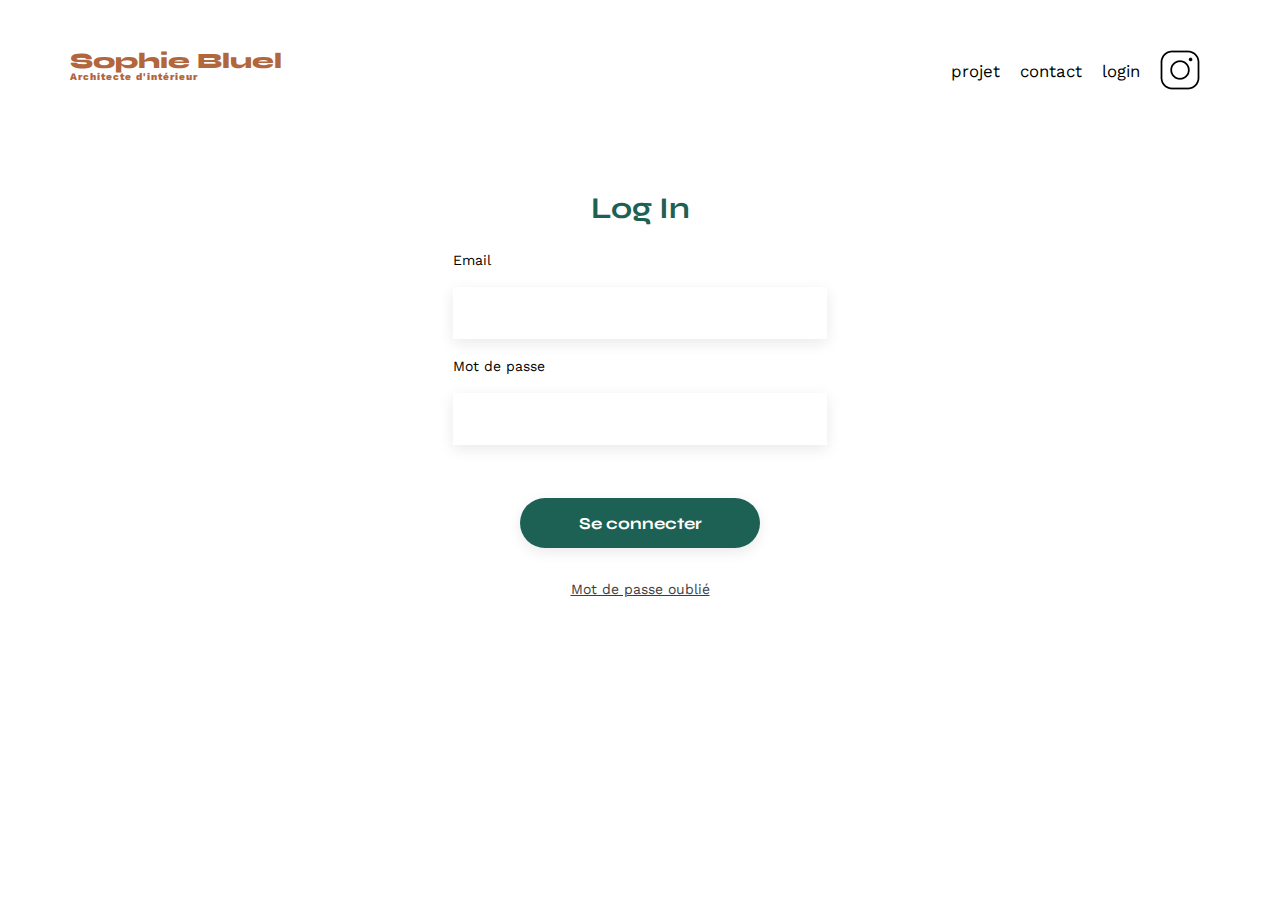
==== FrontEnd/login.html @ e7ee367b "Page login HTML et CSS" ====
<!DOCTYPE html>
<html lang="fr">
<head>
    <meta charset="UTF-8">
    <meta name="viewport" content="width=device-width, initial-scale=1.0">
    <title>Sophie Bluel - Login</title>
    <link rel="preconnect" href="https://fonts.googleapis.com">
	<link rel="preconnect" href="https://fonts.gstatic.com" crossorigin>
	<link href="https://fonts.googleapis.com/css2?family=Syne:wght@700;800&family=Work+Sans&display=swap" rel="stylesheet">
	<meta name="description" content="">
	<link rel="stylesheet" href="./assets/style.css">
    <link rel="stylesheet" href="./assets/login.css">
</head>
<body>
    <header>
        <h1>Sophie Bluel <span>Architecte d'intérieur</span></h1>
        <nav>
            <ul>
                <li><a href="index.html">projet</a></li>
                <li><a href="#contact">contact</a></li>
                <li><a href="#">login</a></li>
                <li><img src="./assets/icons/instagram.png" alt="Instagram"></li>
            </ul>
        </nav>
    </header>
    <main class="main-container">
        <section class="login-container">
            <h2>Log In</h2>
            <form method="POST" action="#">
                <label for="email">Email</label>
                <input type="email" name="email" id="email">
                <label for="password">Mot de passe</label>
                <input type="password" name="password" id="password">
                <input type="submit" value="Se connecter">
            </form>
            <div class="forgot-password">
                <a href="#">Mot de passe oublié</a>
            </div>
        </section>
    </main>
</body>
</html>
---- FrontEnd/assets/style.css ----
/* http://meyerweb.com/eric/tools/css/reset/
   v2.0 | 20110126
   License: none (public domain)
*/

html, body, div, span, applet, object, iframe,
h1, h2, h3, h4, h5, h6, p, blockquote, pre,
a, abbr, acronym, address, big, cite, code,
del, dfn, em, img, ins, kbd, q, s, samp,
small, strike, strong, sub, sup, tt, var,
b, u, i, center,
dl, dt, dd, ol, ul, li,
fieldset, form, label, legend,
table, caption, tbody, tfoot, thead, tr, th, td,
article, aside, canvas, details, embed,
figure, figcaption, footer, header, hgroup,
menu, nav, output, ruby, section, summary,
time, mark, audio, video {
	margin: 0;
	padding: 0;
	border: 0;
	font-size: 100%;
	font: inherit;
	vertical-align: baseline;
}
/* HTML5 display-role reset for older browsers */
article, aside, details, figcaption, figure,
footer, header, hgroup, menu, nav, section {
	display: block;
}
body {
	line-height: 1;
}
ol, ul {
	list-style: none;
}
blockquote, q {
	quotes: none;
}
blockquote:before, blockquote:after,
q:before, q:after {
	content: '';
	content: none;
}
table {
	border-collapse: collapse;
	border-spacing: 0;
}
/** end reset css**/
body {
	max-width: 1140px;
	margin:auto;
	font-family: 'Work Sans' ;
	font-size: 14px;
}
header {
	display: flex;
	justify-content: space-between;
	margin: 50px 0
}
section {
	margin: 50px 0
}

h1{
	display: flex;
	flex-direction: column;
	font-family: 'Syne';
	font-size: 22px;
	font-weight: 800;
	color: #B1663C
}

h1 > span {
	font-family: 'Work Sans';
	font-size:10px;
	letter-spacing: 0.1em;
;
}

h2{
	font-family: 'Syne';
	font-weight: 700;
	font-size: 30px;
	color: #1D6154
}
nav ul {
	display: flex;
	align-items: center;
	list-style-type: none;

}
nav li {
	padding: 0 10px;
	font-size: 1.2em;
}

nav a{
	text-decoration: none;
	color: black;
}

nav a:hover{
	color: #B1663C;
}

#introduction {
	display: flex;
	align-items: center;
}
#introduction figure {
	flex: 1
}
#introduction img {
	display: block;
	margin: auto;
	width: 80%;
}

#introduction article {
	flex: 1
}
#introduction h2 {
	margin-bottom: 1em;
}

#introduction p {
	margin-bottom: 0.5em;
}
#portfolio h2 {
	text-align: center;
	margin-bottom: 1em;
}

.filters{
	display: flex;
	align-items: center;
	justify-content: center;
	gap: 20px;
	padding-top: 10px;
	padding-bottom: 40px;
}

.filterTitle{
	color: #1D6154;
	border: 1px solid #1D6154;
	border-radius: 50px;
	padding: 10px;
}

.filterTitle:hover{
	background-color: #1D6154;
	color: white;
	cursor: pointer;
}

.filterContainer.active .filterTitle{
	background-color: #1D6154;
	color: white;
	cursor: pointer;
	border-radius: 50px;
}

.gallery {
	width: 100%;
	display: grid;
	grid-template-columns: 1fr 1fr 1fr;
	grid-column-gap: 20px;
	grid-row-gap: 20px;
}

.gallery img {
	width: 100%;

}
#contact {
	width: 50%;
margin: auto;
}
#contact > * {
	text-align: center;

}
#contact h2{
	margin-bottom: 20px;
}
#contact form {
	text-align: left;
	margin-top:30px;
	display: flex;
	flex-direction: column;
}

#contact input {
	height: 50px;
	font-size: 1.2em;
	border: none;
	box-shadow: 0px 4px 14px rgba(0, 0, 0, 0.09);
}
#contact label {
	margin: 2em 0 1em 0;
}
#contact textarea {
	border: none;
	box-shadow: 0px 4px 14px rgba(0, 0, 0, 0.09);
}

input[type="submit"]{
	font-family: 'Syne';
	font-weight: 700;
	color: white;
	background-color: #1D6154;
	margin : 2em auto ;
	width: 180px;
	text-align: center;
	border-radius: 60px ;
}

footer nav ul {
	display: flex;
	justify-content: flex-end;
	margin: 2em
}
---- FrontEnd/assets/login.css ----
.main-container{
    height: 100%;
    margin: auto 0;
    display: flex;
    flex-direction: column;
    justify-content: center;
    align-items: center;
}

.login-container h2{
    margin-bottom: 30px;
    text-align: center;
}

form{
    display: flex;
    flex-direction: column;
    gap: 20px;
}

input{
    height: 50px;
    width: 370px;
	font-size: 1.2em;
	border: none;
	box-shadow: 0px 4px 14px rgba(0, 0, 0, 0.09);
}

input[type="submit"]{
    width: 240px;
}

.forgot-password{
    text-align: center;
}

.forgot-password a{
    color: #3D3D3D;
}
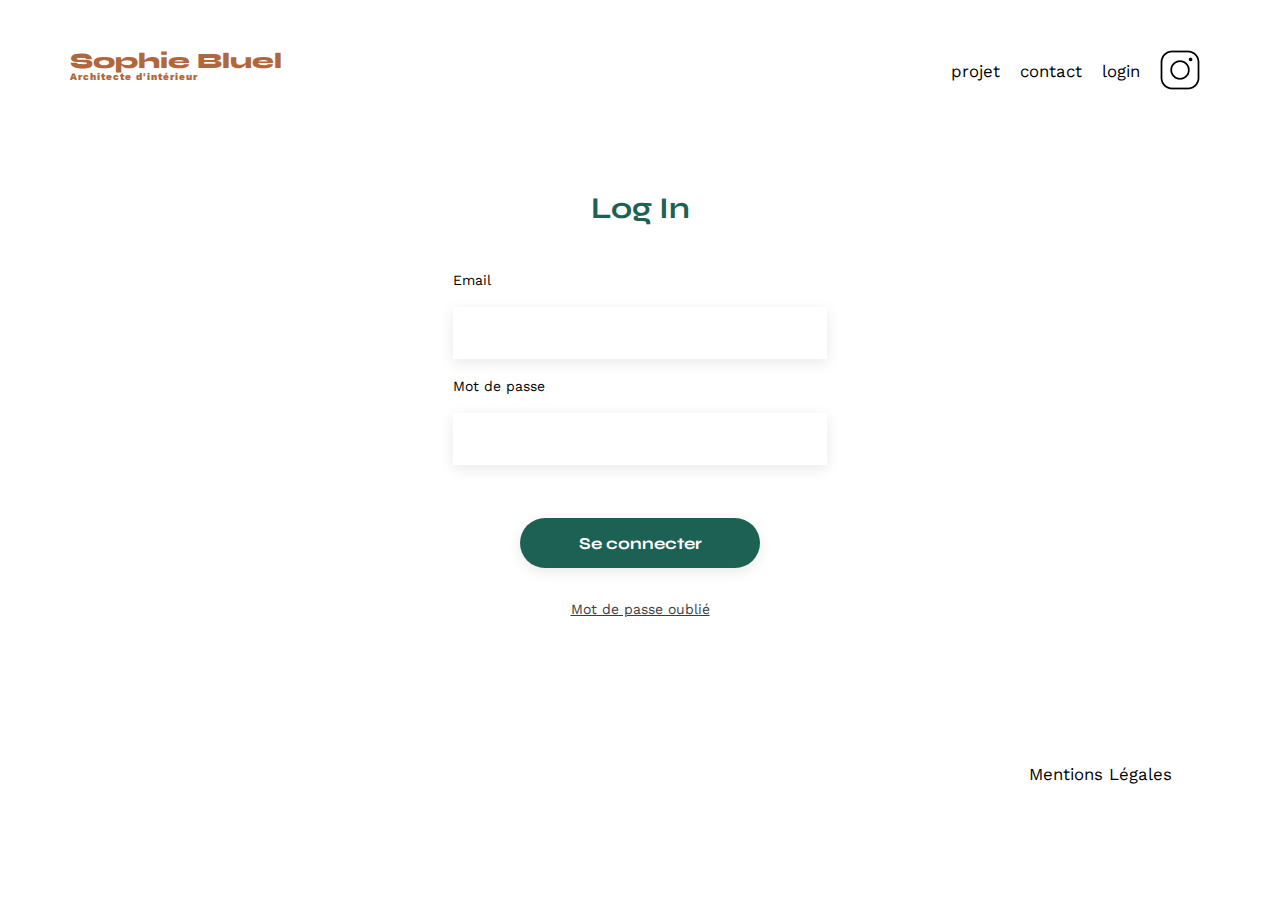
==== commit 8f5c9c5f: "Authentification de l'utilisateur" ====
--- a/FrontEnd/login.html
+++ b/FrontEnd/login.html
@@ -8,8 +8,10 @@
 	<link rel="preconnect" href="https://fonts.gstatic.com" crossorigin>
 	<link href="https://fonts.googleapis.com/css2?family=Syne:wght@700;800&family=Work+Sans&display=swap" rel="stylesheet">
 	<meta name="description" content="">
+    <link rel="stylesheet" href="https://cdnjs.cloudflare.com/ajax/libs/font-awesome/6.0.0-beta3/css/all.min.css">
 	<link rel="stylesheet" href="./assets/style.css">
     <link rel="stylesheet" href="./assets/login.css">
+    <script src="assets/js/login.js" defer></script>
 </head>
 <body>
     <header>
@@ -26,6 +28,7 @@
     <main class="main-container">
         <section class="login-container">
             <h2>Log In</h2>
+            <div class="error"></div>
             <form method="POST" action="#">
                 <label for="email">Email</label>
                 <input type="email" name="email" id="email">
@@ -38,5 +41,12 @@
             </div>
         </section>
     </main>
+    <footer>
+        <nav class="footer">
+            <ul>
+                <li>Mentions Légales</li>
+            </ul>
+        </nav>
+    </footer>
 </body>
 </html>--- a/FrontEnd/assets/style.css
+++ b/FrontEnd/assets/style.css
@@ -68,7 +68,7 @@
 	font-family: 'Syne';
 	font-size: 22px;
 	font-weight: 800;
-	color: #B1663C
+	color: #B1663C;
 }
 
 h1 > span {
--- a/FrontEnd/assets/login.css
+++ b/FrontEnd/assets/login.css
@@ -10,6 +10,14 @@
 .login-container h2{
     margin-bottom: 30px;
     text-align: center;
+}
+
+.error{
+    color: #B1663C;
+    display: flex;
+    align-items: center;
+    gap: 10px;
+    margin-bottom: 20px;
 }
 
 form{
@@ -36,4 +44,8 @@
 
 .forgot-password a{
     color: #3D3D3D;
+}
+
+.footer{
+    margin-top: 100px;
 }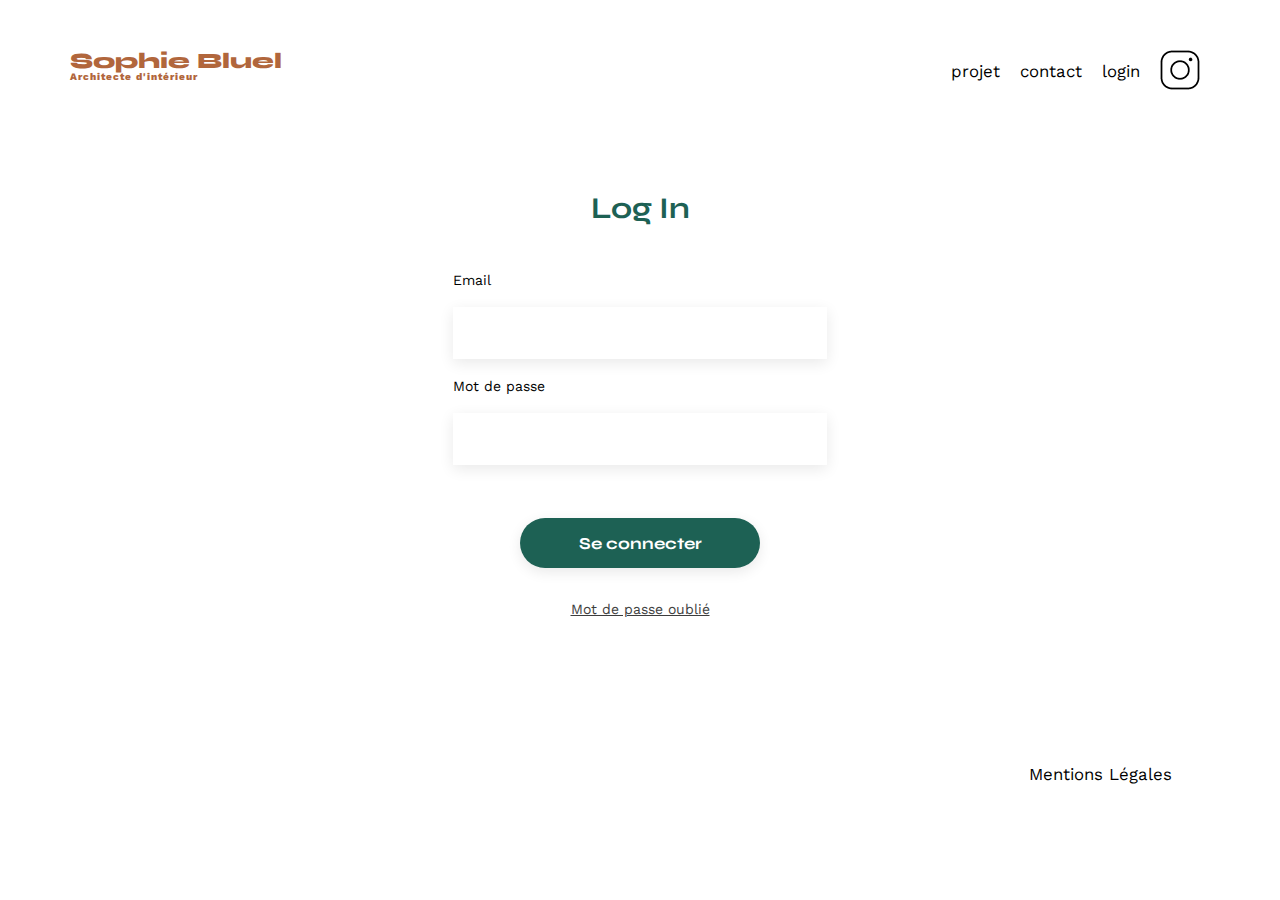
==== commit f8dbabe9: "Ajout message d'erreur formulaire d'ajout" ====
--- a/FrontEnd/login.html
+++ b/FrontEnd/login.html
@@ -19,7 +19,7 @@
         <nav>
             <ul>
                 <li><a href="index.html">projet</a></li>
-                <li><a href="#contact">contact</a></li>
+                <li><a href="index.html#contact">contact</a></li>
                 <li><a href="#">login</a></li>
                 <li><img src="./assets/icons/instagram.png" alt="Instagram"></li>
             </ul>
--- a/FrontEnd/assets/style.css
+++ b/FrontEnd/assets/style.css
@@ -53,13 +53,30 @@
 	font-family: 'Work Sans' ;
 	font-size: 14px;
 }
+
+/** Banner **/
+.banner{
+	background-color: black;
+	color: white;
+	display: none;
+	justify-content: center;
+	align-items: center;
+	gap: 10px;
+	width: 100%;
+	height: 50px;
+	box-sizing: border-box;
+	position: absolute;
+    top: 0;
+    left: 0;
+}
+
 header {
 	display: flex;
 	justify-content: space-between;
-	margin: 50px 0
+	margin: 50px 0;
 }
 section {
-	margin: 50px 0
+	margin: 50px 0;
 }
 
 h1{
@@ -75,7 +92,6 @@
 	font-family: 'Work Sans';
 	font-size:10px;
 	letter-spacing: 0.1em;
-;
 }
 
 h2{
@@ -130,6 +146,213 @@
 #portfolio h2 {
 	text-align: center;
 	margin-bottom: 1em;
+}
+
+/** Modal **/
+.modal{
+    position: fixed;
+    top: 0;
+    left: 0;
+    width: 100%;
+    height: 100%;
+    background-color: rgba(0, 0, 0, 0.5);
+    display: flex;
+    justify-content: center;
+    align-items: center;
+}
+
+.modal-content{
+    background-color: #fff;
+    padding: 20px;
+    border-radius: 5px;
+    width: 80%;
+    max-width: 500px;
+}
+
+.icon-close{
+	display: flex;
+	justify-content: flex-end;
+	margin: 10px;
+	cursor: pointer;
+}
+
+.modal-content h3{
+	margin-top: 20px;
+	font-size: 25px;
+	font-weight: normal;
+	text-align: center;
+}
+
+.gallery-project{
+	padding: 45px;
+	display: grid;
+	grid-template-columns: 1fr 1fr 1fr 1fr 1fr;
+	grid-column-gap: 10px;
+	grid-row-gap: 20px;
+}
+
+.figureModal{
+	position: relative;
+	display: inline-block;
+}
+
+.imgModal{
+	width: 100%;
+}
+
+.delete-icon{
+	position: absolute;
+	top: 5px;
+    right: 5px;
+    background-color: black;
+    color: white;
+    padding: 5px;
+    border-radius: 5px;
+    cursor: pointer;
+    z-index: 10;
+}
+
+.line{
+	border-top: 1px solid #B3B3B3;
+	margin-left: 45px;
+	margin-right: 45px;
+	margin : 20px 45px 40px 45px;
+}
+
+.cta{
+	display: flex;
+	justify-content: center;
+	align-items: center;
+	font-family: 'Syne';
+	font-weight: 700;
+	color: white;
+	text-decoration: none;
+	background-color: #1D6154;
+	margin : 2em auto ;
+	width: 230px;
+	height: 35px;
+	border-radius: 60px;
+}
+
+/** Modal 2 **/
+.icon{
+	display: flex;
+	align-items: center;
+	justify-content: space-between;
+}
+
+.fa-arrow-left{
+	cursor: pointer;
+}
+
+.upload-section{
+	padding-top: 30px;
+	display: flex;
+	justify-content: center;
+}
+
+.upload-placeholder{
+	display: flex;
+	flex-direction: column;
+	justify-content: center;
+	align-items: center;
+	gap: 10px;
+	text-align: center;
+	background-color: #E8F1F6;
+	border-radius: 5px;
+	position: relative;
+	height: 180px;
+	width: 380px;
+}
+
+.fa-image{
+	font-size: 60px;
+	color: #CBD6DC;
+}
+
+.newImg{
+    width: auto;
+	height: 100%;
+    object-fit: cover;
+}
+
+.upload-text{
+	padding: 10px 35px;
+	border-radius: 50px;
+	background-color: #CBD6DC;
+	color: #306685;
+	cursor: pointer;
+}
+
+.form-section{
+	display: flex;
+	flex-direction: column;
+	padding-right: 60px;
+	padding-left: 60px;
+	padding-bottom: 30px;
+}
+
+.form-section label{
+	margin: 2em 0 1em 0;
+}
+
+.form-section input, .form-section select{
+	height: 50px;
+	font-size: 1.2em;
+	border: none;
+	box-shadow: 0px 4px 14px rgba(0, 0, 0, 0.09);
+}
+  
+#photo-category {
+	padding-right: 30px; /* Espace pour la flèche personnalisée */
+}
+
+.cta-bis{
+	display: flex;
+	justify-content: center;
+	align-items: center;
+	font-family: 'Syne';
+	font-weight: 700;
+	color: white;
+	text-decoration: none;
+	background-color: #A7A7A7;
+	margin : 2em auto ;
+	width: 230px;
+	height: 40px;
+	border-radius: 60px;
+}
+
+.cta-bis.active {
+    background-color: #1D6154;
+    color: white;
+    cursor: pointer;
+}
+
+.errorMessage{
+	text-align: center;
+	padding-top: 20px;
+	color: #B1663C;
+}
+
+/** Filtres **/
+.titleContainer{
+	display: flex;
+	justify-content: center;
+	align-items: center;
+	gap: 8px;
+}
+
+.titleContainer h2{
+	margin-top: 22px;
+}
+
+.modifIcon{
+	margin-left: 10px;
+	cursor: pointer;
+}
+
+.modifText{
+	cursor: pointer;
 }
 
 .filters{
@@ -175,7 +398,7 @@
 }
 #contact {
 	width: 50%;
-margin: auto;
+	margin: auto;
 }
 #contact > * {
 	text-align: center;
